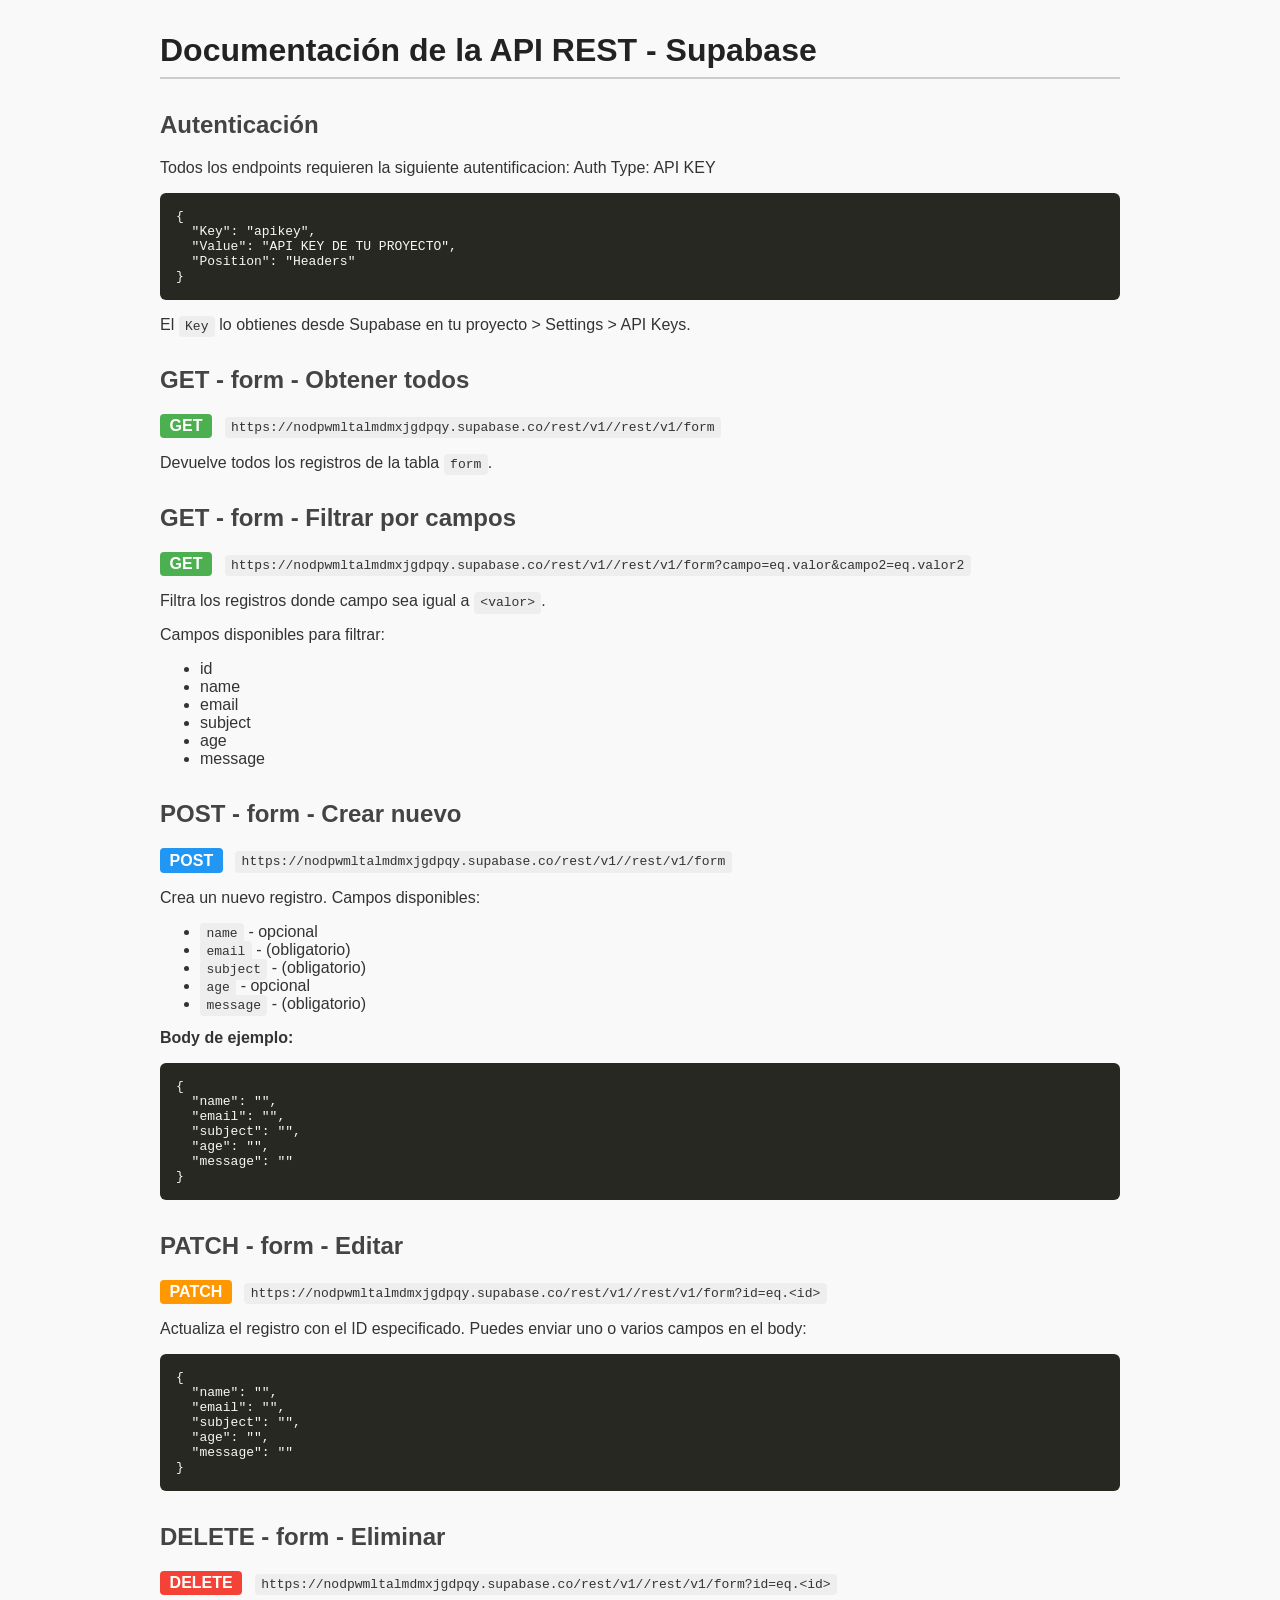
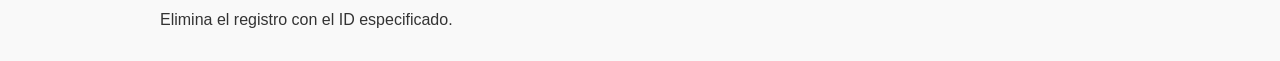
==== APIDOC.html @ 58ad52b6 "Added API docs Added API docs" ====
<!DOCTYPE html>
<!-- saved from url=(0067)https://bootcamp-qa.github.io/ReportGenerator/documentacionapi.html -->
<html lang="es"><head><meta http-equiv="Content-Type" content="text/html; charset=UTF-8">
  
  <title>Documentación API Supabase</title>
  <style>
    body {
      font-family: 'Segoe UI', sans-serif;
      margin: 2rem auto;
      max-width: 960px;
      background: #f9f9f9;
      color: #333;
    }
    h1 { color: #222; border-bottom: 2px solid #ccc; padding-bottom: 0.5rem; }
    h2 { margin-top: 2rem; color: #444; }
    code { background: #eee; padding: 0.2rem 0.4rem; border-radius: 4px; }
    pre {
      background: #272822;
      color: #f8f8f2;
      padding: 1rem;
      border-radius: 6px;
      overflow-x: auto;
    }
    .method {
      display: inline-block;
      font-weight: bold;
      padding: 0.2rem 0.6rem;
      border-radius: 4px;
      margin-right: 0.5rem;
      color: white;
    }
    .GET { background: #4caf50; }
    .POST { background: #2196f3; }
    .PATCH { background: #ff9800; }
    .DELETE { background: #f44336; }

    label {
      display: block;
      margin-top: 1rem;
      font-weight: bold;
    }
    input[type=text] {
      width: 100%;
      padding: 0.5rem;
      font-size: 1rem;
      margin-top: 0.3rem;
      box-sizing: border-box;
    }
    button {
      margin-top: 1.5rem;
      padding: 0.6rem 1rem;
      font-size: 1rem;
      cursor: pointer;
    }
  </style>
</head>
<body>

<h1>Documentación de la API REST - Supabase</h1>

<form id="form" onsubmit="return false;" style="display: none;">
  <label for="tableName">Nombre de la tabla:</label>
  <input type="text" id="tableName" placeholder="clientes" required="">

  <label for="columns">Columnas (separadas por coma, * indica obligatorio):</label>
  <input type="text" id="columns" placeholder="nombre, telefono*, correo*" required="">

  <label for="baseUrl">Base URL:</label>
  <input type="text" id="baseUrl" placeholder="https://proyecto.supabase.co" required="">

  <button onclick="generate()">GENERAR DOCUMENTACION API</button>
</form>

<!-- Aquí pondremos la documentación generada -->
<div id="docs" style="margin-top:2rem;">
        <h2>Autenticación</h2>
    <p>Todos los endpoints requieren la siguiente autentificacion: Auth Type: API KEY</p>
    <pre>{
  "Key": "apikey",
  "Value": "API KEY DE TU PROYECTO",
  "Position": "Headers"
}</pre>
    <p>El <code>Key</code> lo obtienes desde Supabase en tu proyecto &gt; Settings &gt; API Keys.</p>
  
    <h2>GET - form - Obtener todos </h2>
    <p><span class="method GET">GET</span> <code>https://nodpwmltalmdmxjgdpqy.supabase.co/rest/v1//rest/v1/form</code></p>
    <p>Devuelve todos los registros de la tabla <code>form</code>.</p>

    <h2>GET - form - Filtrar por campos</h2>
    <p><span class="method GET">GET</span> <code>https://nodpwmltalmdmxjgdpqy.supabase.co/rest/v1//rest/v1/form?campo=eq.valor&amp;campo2=eq.valor2</code></p>
    <p>Filtra los registros donde campo sea igual a <code>&lt;valor&gt;</code>.</p>
    <p>Campos disponibles para filtrar:</p>
    <ul>
      <li>id</li><li>name</li><li>email</li><li>subject</li><li>age</li><li>message</li>
    </ul>

    <h2>POST - form - Crear nuevo</h2>
    <p><span class="method POST">POST</span> <code>https://nodpwmltalmdmxjgdpqy.supabase.co/rest/v1//rest/v1/form</code></p>
    <p>Crea un nuevo registro. Campos disponibles:</p>
    <ul>
      <li><code>name</code> - opcional</li><li><code>email</code> -  (obligatorio)</li><li><code>subject</code> -  (obligatorio)</li><li><code>age</code> - opcional</li><li><code>message</code> -  (obligatorio)</li>
    </ul>
    <p><strong>Body de ejemplo:</strong></p>
    <pre>{
  "name": "",
  "email": "",
  "subject": "",
  "age": "",
  "message": ""
}</pre>

    <h2>PATCH - form - Editar </h2>
    <p><span class="method PATCH">PATCH</span> <code>https://nodpwmltalmdmxjgdpqy.supabase.co/rest/v1//rest/v1/form?id=eq.&lt;id&gt;</code></p>
    <p>Actualiza el registro con el ID especificado. Puedes enviar uno o varios campos en el body:</p>
    <pre>{
  "name": "<nuevo string="">",
  "email": "<nuevo string="">",
  "subject": "<nuevo string="">",
  "age": "<nuevo string="">",
  "message": "<nuevo string="">"
}</nuevo></nuevo></nuevo></nuevo></nuevo></pre>

    <h2>DELETE - form - Eliminar </h2>
    <p><span class="method DELETE">DELETE</span> <code>https://nodpwmltalmdmxjgdpqy.supabase.co/rest/v1//rest/v1/form?id=eq.&lt;id&gt;</code></p>
    <p>Elimina el registro con el ID especificado.</p>


  </div>

<script>
function generate() {
  let tableName = document.getElementById('tableName').value.trim() || 'clientes';
  const columnsRaw = document.getElementById('columns').value.trim();
  const baseUrlRaw = document.getElementById('baseUrl').value.trim() || 'https://<TU_PROYECTO>.supabase.co';

  // Procesar columnas
  const colsArr = columnsRaw.split(',').map(c => c.trim()).filter(c => c.length > 0);

  const columns = colsArr.map(col => {
    let required = false;
    let name = col;
    if (col.endsWith('*')) {
      required = true;
      name = col.slice(0, -1).trim();
    }
    return { name, type: "string", required };
  });

  const baseUrl = `${baseUrlRaw}/rest/v1/${tableName}`;

  function generatePostBody() {
    const obj = {};
    columns.forEach(col => {
      if (col.name !== "id") {
        obj[col.name] = "";
      }
    });
    return JSON.stringify(obj, null, 2);
  }

  function generatePatchBody() {
    const obj = {};
    columns.forEach(col => {
      if (col.name !== "id") {
        obj[col.name] = `<nuevo ${col.type}>`;
      }
    });
    return JSON.stringify(obj, null, 2);
  }

  // Construir el HTML para la documentación
  let html = `
        <h2>Autenticación</h2>
    <p>Todos los endpoints requieren la siguiente autentificacion: Auth Type: API KEY</p>
    <pre>{
  "Key": "apikey",
  "Value": "API KEY DE TU PROYECTO",
  "Position": "Headers"
}</pre>
    <p>El <code>Key</code> lo obtienes desde Supabase en tu proyecto &gt; Settings &gt; API Keys.</p>
  
    <h2>GET - ${tableName} - Obtener todos </h2>
    <p><span class="method GET">GET</span> <code>${baseUrl}</code></p>
    <p>Devuelve todos los registros de la tabla <code>${tableName}</code>.</p>

    <h2>GET - ${tableName} - Filtrar por campos</h2>
    <p><span class="method GET">GET</span> <code>${baseUrl}?campo=eq.valor&campo2=eq.valor2</code></p>
    <p>Filtra los registros donde campo sea igual a <code>&lt;valor&gt;</code>.</p>
    <p>Campos disponibles para filtrar:</p>
    <ul>
      ${columns.map(col => `<li>${col.name}</li>`).join('')}
    </ul>

    <h2>POST - ${tableName} - Crear nuevo</h2>
    <p><span class="method POST">POST</span> <code>${baseUrl}</code></p>
    <p>Crea un nuevo registro. Campos disponibles:</p>
    <ul>
      ${columns.filter(c => c.name !== 'id').map(col => `<li><code>${col.name}</code> - ${col.required ? " (obligatorio)" : "opcional"}</li>`).join('')}
    </ul>
    <p><strong>Body de ejemplo:</strong></p>
    <pre>${generatePostBody()}</pre>

    <h2>PATCH - ${tableName} - Editar </h2>
    <p><span class="method PATCH">PATCH</span> <code>${baseUrl}?id=eq.&lt;id&gt;</code></p>
    <p>Actualiza el registro con el ID especificado. Puedes enviar uno o varios campos en el body:</p>
    <pre>${generatePatchBody()}</pre>

    <h2>DELETE - ${tableName} - Eliminar </h2>
    <p><span class="method DELETE">DELETE</span> <code>${baseUrl}?id=eq.&lt;id&gt;</code></p>
    <p>Elimina el registro con el ID especificado.</p>


  `;

  document.getElementById('docs').innerHTML = html;
   document.getElementById('form').style.display = 'none';
  
}


</script>




</body></html>
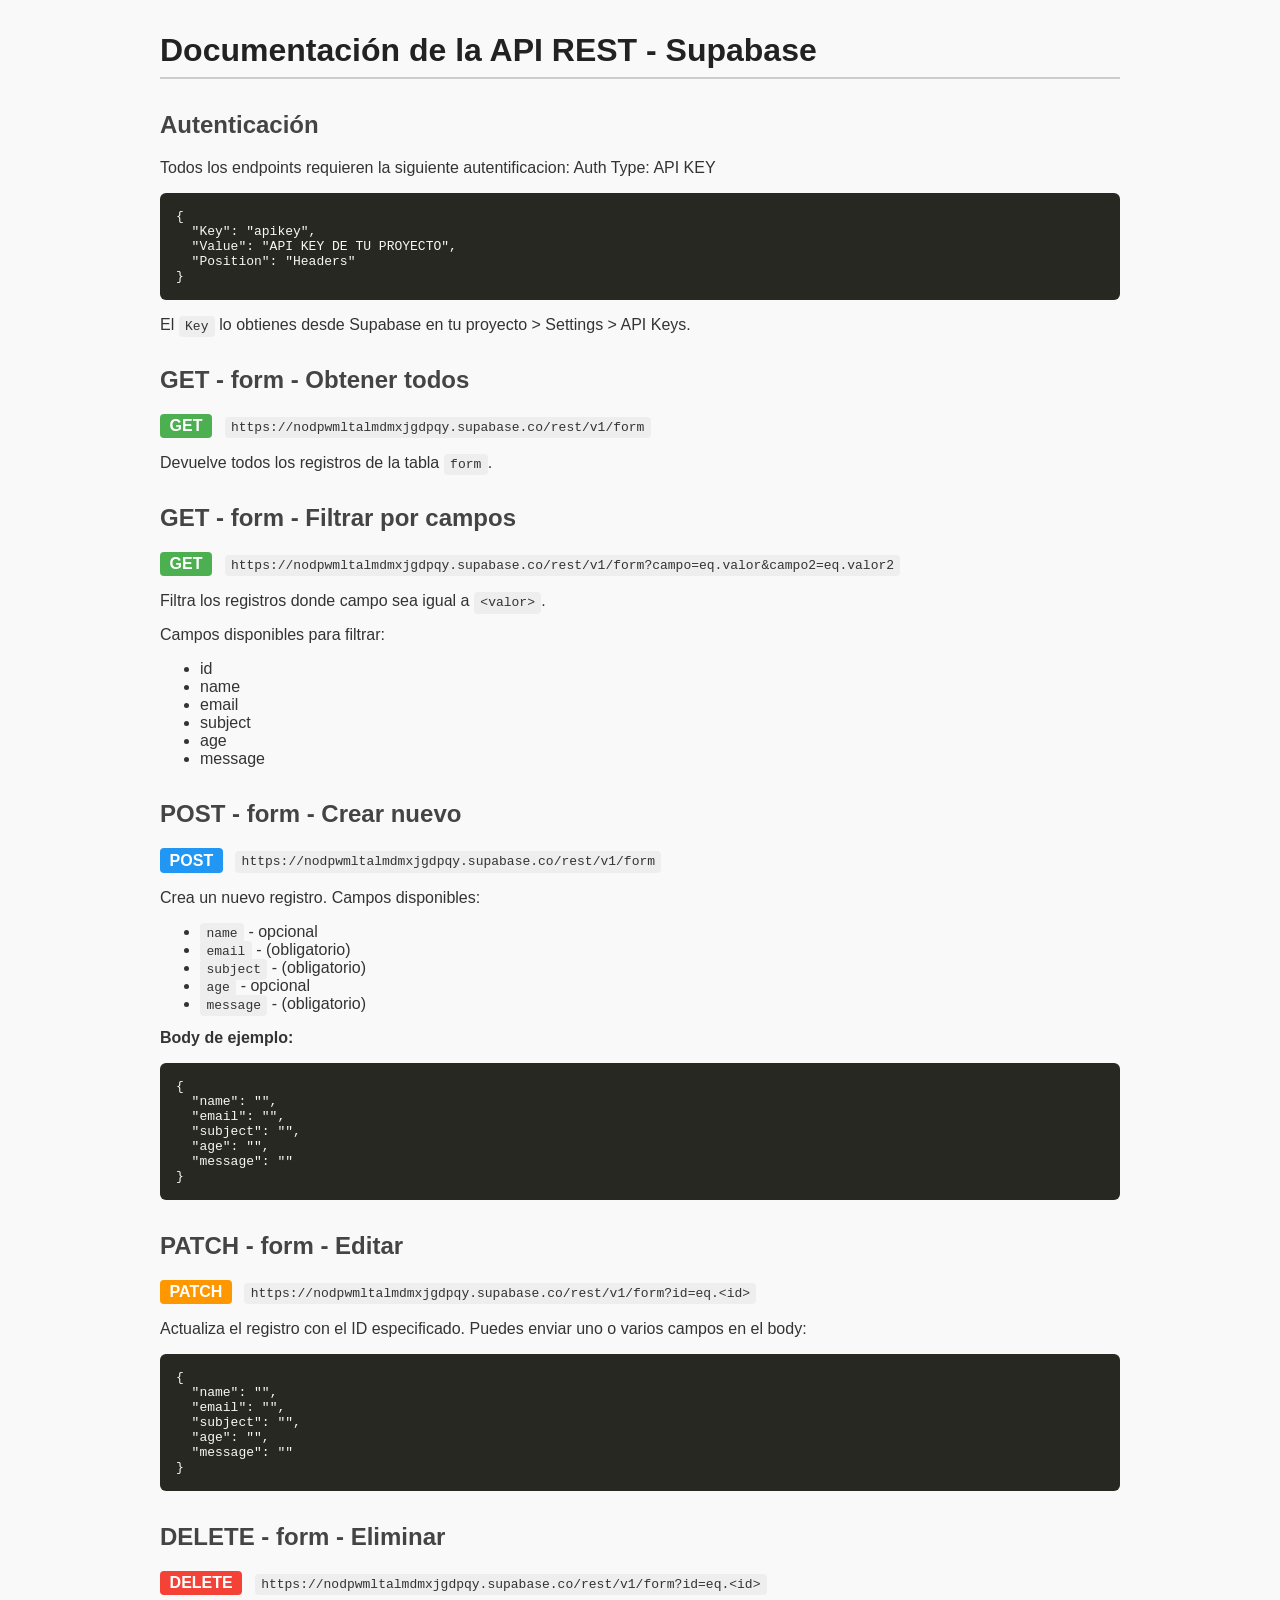
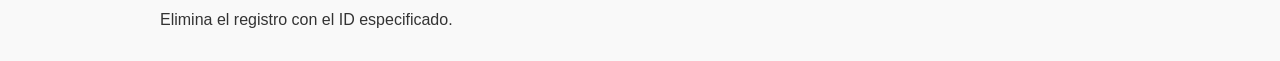
==== commit 4c5b21a9: "Add files via upload" ====
--- a/APIDOC.html
+++ b/APIDOC.html
@@ -83,11 +83,11 @@
     <p>El <code>Key</code> lo obtienes desde Supabase en tu proyecto &gt; Settings &gt; API Keys.</p>
   
     <h2>GET - form - Obtener todos </h2>
-    <p><span class="method GET">GET</span> <code>https://nodpwmltalmdmxjgdpqy.supabase.co/rest/v1//rest/v1/form</code></p>
+    <p><span class="method GET">GET</span> <code>https://nodpwmltalmdmxjgdpqy.supabase.co/rest/v1/form</code></p>
     <p>Devuelve todos los registros de la tabla <code>form</code>.</p>
 
     <h2>GET - form - Filtrar por campos</h2>
-    <p><span class="method GET">GET</span> <code>https://nodpwmltalmdmxjgdpqy.supabase.co/rest/v1//rest/v1/form?campo=eq.valor&amp;campo2=eq.valor2</code></p>
+    <p><span class="method GET">GET</span> <code>https://nodpwmltalmdmxjgdpqy.supabase.co/rest/v1/form?campo=eq.valor&amp;campo2=eq.valor2</code></p>
     <p>Filtra los registros donde campo sea igual a <code>&lt;valor&gt;</code>.</p>
     <p>Campos disponibles para filtrar:</p>
     <ul>
@@ -95,7 +95,7 @@
     </ul>
 
     <h2>POST - form - Crear nuevo</h2>
-    <p><span class="method POST">POST</span> <code>https://nodpwmltalmdmxjgdpqy.supabase.co/rest/v1//rest/v1/form</code></p>
+    <p><span class="method POST">POST</span> <code>https://nodpwmltalmdmxjgdpqy.supabase.co/rest/v1/form</code></p>
     <p>Crea un nuevo registro. Campos disponibles:</p>
     <ul>
       <li><code>name</code> - opcional</li><li><code>email</code> -  (obligatorio)</li><li><code>subject</code> -  (obligatorio)</li><li><code>age</code> - opcional</li><li><code>message</code> -  (obligatorio)</li>
@@ -110,7 +110,7 @@
 }</pre>
 
     <h2>PATCH - form - Editar </h2>
-    <p><span class="method PATCH">PATCH</span> <code>https://nodpwmltalmdmxjgdpqy.supabase.co/rest/v1//rest/v1/form?id=eq.&lt;id&gt;</code></p>
+    <p><span class="method PATCH">PATCH</span> <code>https://nodpwmltalmdmxjgdpqy.supabase.co/rest/v1/form?id=eq.&lt;id&gt;</code></p>
     <p>Actualiza el registro con el ID especificado. Puedes enviar uno o varios campos en el body:</p>
     <pre>{
   "name": "<nuevo string="">",
@@ -121,7 +121,7 @@
 }</nuevo></nuevo></nuevo></nuevo></nuevo></pre>
 
     <h2>DELETE - form - Eliminar </h2>
-    <p><span class="method DELETE">DELETE</span> <code>https://nodpwmltalmdmxjgdpqy.supabase.co/rest/v1//rest/v1/form?id=eq.&lt;id&gt;</code></p>
+    <p><span class="method DELETE">DELETE</span> <code>https://nodpwmltalmdmxjgdpqy.supabase.co/rest/v1/form?id=eq.&lt;id&gt;</code></p>
     <p>Elimina el registro con el ID especificado.</p>
 
 
